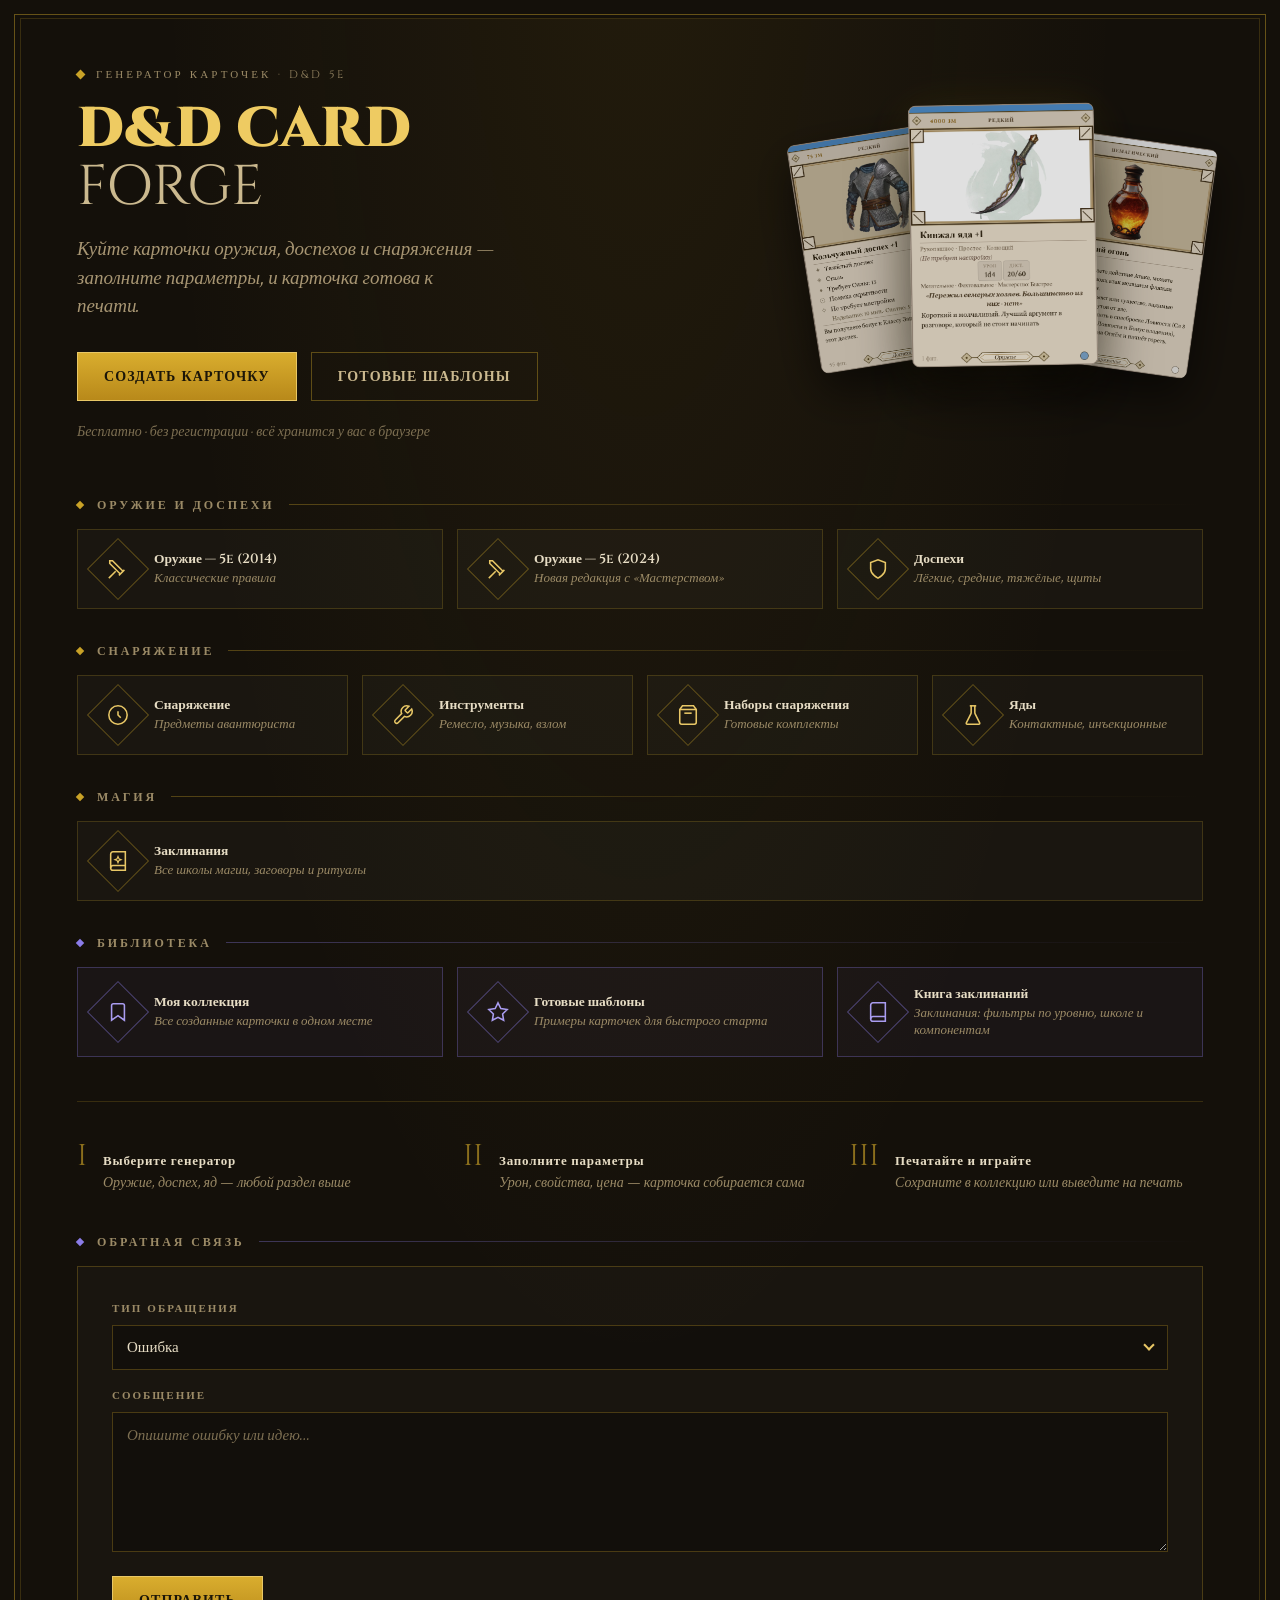
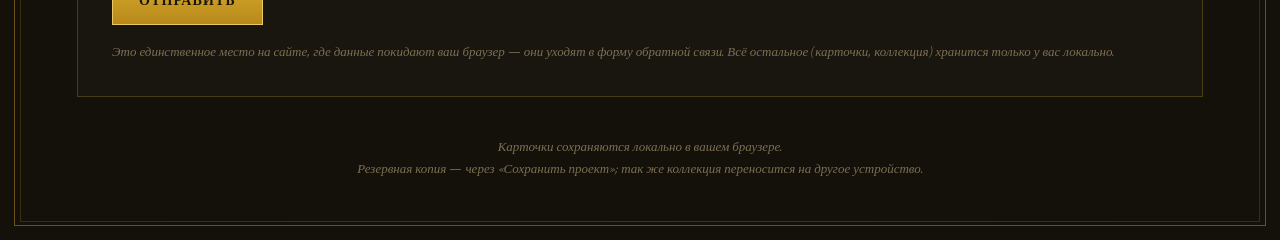
==== index.html @ d2889fc1 "Книга заклинаний + генератор заклинаний, разметка описаний, флаг «Без картинки» - Новые страницы spe" ====
<!DOCTYPE html>
<html lang="ru">
<head>
<meta charset="UTF-8"/>
<meta name="viewport" content="width=device-width,initial-scale=1.0"/>
<title>D&D Card Forge — генераторы карточек</title>
<meta name="description" content="Бесплатный генератор карточек предметов для D&D 5e: оружие, доспехи, снаряжение, яды. Заполните параметры — карточка готова к печати. Без регистрации."/>
<meta name="theme-color" content="#111009"/>
<link rel="icon" type="image/svg+xml" href="favicon.svg"/>
<link rel="icon" type="image/png" sizes="32x32" href="favicon-32.png"/>
<link rel="apple-touch-icon" href="apple-touch-icon.png"/>
<meta property="og:type" content="website"/>
<meta property="og:url" content="https://iuchar.github.io/dnd-card-forge/"/>
<meta property="og:title" content="D&D Card Forge — генераторы карточек"/>
<meta property="og:description" content="Бесплатный генератор карточек предметов для D&D 5e: оружие, доспехи, снаряжение, яды. Заполните параметры — карточка готова к печати. Без регистрации."/>
<meta property="og:image" content="https://iuchar.github.io/dnd-card-forge/og-image.jpg"/>
<meta property="og:image:width" content="1200"/>
<meta property="og:image:height" content="630"/>
<link href="https://fonts.googleapis.com/css2?family=Cinzel:wght@400;600;700;900&family=Crimson+Text:ital,wght@0,400;0,600;1,400;1,600&display=swap" rel="stylesheet"/>
<style>
*,*::before,*::after{box-sizing:border-box;margin:0;padding:0;}
:root{
  --bg:#14100a;
  --gold:#c9a227;--gold-l:#e8c766;--gold-xl:#eecb62;
  --text:#e6dcc4;--text2:#a89673;--text3:#9b8a66;--text4:#7d6f52;
  --accent:#8b7ce8;--accent-l:#a99cf0;
}
body{background:var(--bg);color:var(--text);font-family:'Crimson Text',Georgia,serif;min-height:100vh;padding:14px;}
a{color:inherit;}

.frame-outer{border:1px solid rgba(201,162,39,.45);padding:3px;min-height:calc(100vh - 28px);}
.frame-inner{border:1px solid rgba(201,162,39,.2);min-height:calc(100vh - 36px);max-width:1240px;margin:0 auto;
  padding:clamp(24px,4vw,48px) clamp(18px,4.5vw,56px) 40px;
  background:radial-gradient(ellipse at 50% -10%,rgba(201,162,39,.08),transparent 55%);}

/* ---- hero ---- */
.hero{display:flex;flex-wrap:wrap;gap:44px 56px;align-items:center;margin-bottom:clamp(36px,5vw,56px);}
.hero-text{flex:1 1 400px;min-width:0;}
.kicker{display:flex;align-items:center;gap:12px;margin-bottom:18px;}
.diamond{width:7px;height:7px;background:var(--gold);transform:rotate(45deg);flex-shrink:0;}
.kicker-lbl{font-family:Cinzel,serif;font-size:11px;letter-spacing:.28em;color:var(--text3);}
h1{font-family:Cinzel,serif;font-weight:900;font-size:clamp(36px,4.7vw,56px);line-height:1.04;color:var(--gold-xl);}
h1 span{font-weight:400;color:#cbb98f;}
.tagline{margin-top:20px;font-style:italic;font-size:19px;line-height:1.5;color:var(--text2);max-width:420px;}
.cta-row{display:flex;flex-wrap:wrap;gap:14px;margin-top:30px;}
.btn{display:inline-flex;align-items:center;gap:10px;font-family:Cinzel,serif;font-size:14px;letter-spacing:.08em;
  padding:14px 26px;text-decoration:none;transition:all .15s;}
.btn-gold{background:linear-gradient(180deg,#d9ad2e,#b8891a);color:#1c1608;font-weight:700;border:1px solid var(--gold-l);}
.btn-gold:hover{filter:brightness(1.12);}
.btn-ghost{color:#cbb98f;font-weight:600;border:1px solid rgba(201,162,39,.4);}
.btn-ghost:hover{border-color:rgba(232,199,102,.8);color:var(--gold-l);}
.hero-note{margin-top:22px;font-size:14px;color:var(--text4);font-style:italic;}

/* ---- card fan ---- */
.fan{position:relative;width:400px;max-width:100%;height:300px;flex:0 1 auto;margin:0 auto;}
.fan img{position:absolute;border-radius:8px;
  transition:left .9s cubic-bezier(.45,0,.2,1),top .9s cubic-bezier(.45,0,.2,1),
  width .9s cubic-bezier(.45,0,.2,1),transform .9s cubic-bezier(.45,0,.2,1),filter .9s,box-shadow .9s;}
.fan img.slot-left{left:0;top:28px;width:164px;transform:rotate(-9deg);z-index:1;
  filter:brightness(.82) saturate(.92);box-shadow:0 20px 44px rgba(0,0,0,.55);}
.fan img.slot-center{left:107px;top:0;width:186px;transform:rotate(-1deg);z-index:2;
  filter:brightness(.88) saturate(.95);box-shadow:0 26px 56px rgba(0,0,0,.65),0 0 46px rgba(201,162,39,.14);}
.fan img.slot-right{left:236px;top:34px;width:164px;transform:rotate(8deg);z-index:1;
  filter:brightness(.82) saturate(.92);box-shadow:0 20px 44px rgba(0,0,0,.55);}
/* узкие экраны: веер сжимается внутрь контейнера (карты позиционированы от краёв) */
@media (max-width:460px){
  .fan{height:232px;}
  .fan img.slot-left{left:0;top:22px;width:118px;}
  .fan img.slot-center{left:50%;margin-left:-66px;width:132px;top:0;}
  .fan img.slot-right{left:auto;right:0;top:26px;width:118px;}
}

/* ---- sections ---- */
.sect{margin-bottom:34px;}
.sect-lbl{display:flex;align-items:center;gap:14px;margin:0 0 16px;}
.sect-lbl .diamond{width:6px;height:6px;}
.sect-lbl .diamond.violet{background:var(--accent);}
.sect-name{font-family:Cinzel,serif;font-size:12px;font-weight:600;letter-spacing:.24em;color:var(--text3);}
.sect-rule{flex:1;height:1px;background:linear-gradient(90deg,rgba(201,162,39,.35),transparent);}
.sect-rule.violet{background:linear-gradient(90deg,rgba(139,124,232,.35),transparent);}
.grid{display:grid;grid-template-columns:repeat(auto-fit,minmax(250px,1fr));gap:14px;}
.grid.wide{grid-template-columns:repeat(auto-fit,minmax(280px,1fr));}

.tile{display:flex;align-items:center;gap:14px;padding:17px 18px;background:rgba(255,255,255,.025);
  border:1px solid rgba(201,162,39,.22);text-decoration:none;color:inherit;transition:all .15s;}
.tile:hover{background:rgba(201,162,39,.07);border-color:rgba(201,162,39,.55);}
.tile .ic{width:44px;height:44px;flex-shrink:0;display:flex;align-items:center;justify-content:center;
  border:1px solid rgba(201,162,39,.4);color:var(--gold-l);transform:rotate(45deg);}
.tile .ic svg{width:22px;height:22px;transform:rotate(-45deg);}
.tile-name{font-family:Cinzel,serif;font-size:13.5px;font-weight:600;color:var(--text);}
.tile-desc{font-size:13px;font-style:italic;color:var(--text3);margin-top:2px;}
.tile.alt{background:rgba(139,124,232,.05);border-color:rgba(139,124,232,.3);}
.tile.alt:hover{background:rgba(139,124,232,.1);border-color:rgba(139,124,232,.6);}
.tile.alt .ic{border-color:rgba(139,124,232,.45);color:var(--accent-l);}

/* ---- how it works ---- */
.steps{border-top:1px solid rgba(201,162,39,.2);padding-top:34px;margin-bottom:40px;
  display:grid;grid-template-columns:repeat(auto-fit,minmax(260px,1fr));gap:28px 32px;}
.step{display:flex;gap:16px;align-items:baseline;}
.step-num{font-family:Cinzel,serif;font-size:30px;color:rgba(201,162,39,.65);}
.step-name{font-family:Cinzel,serif;font-size:13px;font-weight:600;letter-spacing:.06em;color:var(--text);}
.step-desc{font-size:14px;font-style:italic;color:var(--text3);margin-top:4px;line-height:1.4;}

.foot{text-align:center;font-size:13px;font-style:italic;color:var(--text4);line-height:1.7;}

/* ---- feedback ---- */
.fb{border:1px solid rgba(201,162,39,.28);background:rgba(255,255,255,.02);padding:clamp(20px,3.5vw,34px);}
.fb-row{margin-bottom:18px;}
.fb-lbl{display:block;font-family:Cinzel,serif;font-size:11px;font-weight:600;letter-spacing:.18em;text-transform:uppercase;color:var(--text3);margin-bottom:9px;}
.fb-field{width:100%;background:rgba(0,0,0,.28);border:1px solid rgba(201,162,39,.3);color:var(--text);font-family:'Crimson Text',Georgia,serif;font-size:15px;padding:12px 14px;outline:none;transition:border-color .15s;}
.fb-field:focus{border-color:var(--gold-l);}
.fb-field::placeholder{color:var(--text4);font-style:italic;}
textarea.fb-field{min-height:140px;resize:vertical;line-height:1.5;}
.fb-cs{position:relative;}
.fb-cs-btn{width:100%;display:flex;align-items:center;justify-content:space-between;gap:10px;background:rgba(0,0,0,.28);border:1px solid rgba(201,162,39,.3);color:var(--text);font-family:'Crimson Text',Georgia,serif;font-size:15px;padding:12px 14px;cursor:pointer;text-align:left;transition:border-color .15s;}
.fb-cs-btn:hover,.fb-cs-btn.open{border-color:var(--gold-l);}
.fb-cs-chev{width:8px;height:8px;border-right:2px solid var(--gold-l);border-bottom:2px solid var(--gold-l);transform:translateY(-2px) rotate(45deg);transition:transform .15s;flex-shrink:0;}
.fb-cs-btn.open .fb-cs-chev{transform:translateY(2px) rotate(-135deg);}
.fb-cs-panel{position:absolute;left:0;right:0;top:calc(100% + 4px);z-index:30;background:#1c1610;border:1px solid rgba(201,162,39,.4);box-shadow:0 14px 32px rgba(0,0,0,.55);display:none;}
.fb-cs-panel.open{display:block;}
.fb-cs-opt{padding:11px 14px;font-family:'Crimson Text',Georgia,serif;font-size:15px;color:var(--text2);cursor:pointer;outline:none;transition:background .12s,color .12s;}
.fb-cs-opt:hover,.fb-cs-opt:focus{background:rgba(201,162,39,.12);color:var(--gold-l);}
.fb-cs-opt.on{color:var(--gold-l);}
.fb-other{margin-top:10px;display:none;}
.fb-other.show{display:block;}
.fb-hp{position:absolute!important;width:1px;height:1px;padding:0;margin:-1px;overflow:hidden;clip:rect(0,0,0,0);border:0;opacity:0;}
.fb-actions{display:flex;align-items:center;gap:18px;flex-wrap:wrap;margin-top:6px;}
button.btn{cursor:pointer;}
.fb-err{color:#d98c8c;font-size:13px;font-style:italic;display:none;}
.fb-note{margin-top:18px;font-size:13px;font-style:italic;color:var(--text4);line-height:1.5;}
.fb-thanks{text-align:center;padding:34px 16px;}
.fb-thanks-i{font-size:30px;color:var(--gold-l);line-height:1;}
.fb-thanks-t{font-family:Cinzel,serif;font-size:22px;color:var(--gold-xl);margin-top:12px;}
.fb-thanks-s{font-style:italic;font-size:15px;color:var(--text2);margin-top:8px;}
.fb-thanks-timer{margin-top:16px;font-family:Cinzel,serif;font-size:11px;letter-spacing:.1em;color:var(--text4);}
.fb-thanks-timer b{color:var(--gold-l);font-weight:600;}

@media (prefers-reduced-motion:reduce){
  *,*::before,*::after{animation-duration:.01ms!important;animation-iteration-count:1!important;transition-duration:.01ms!important;scroll-behavior:auto!important;}
}
</style>
</head>
<body>
<div class="frame-outer"><div class="frame-inner">

  <!-- hero -->
  <div class="hero">
    <div class="hero-text">
      <div class="kicker"><div class="diamond"></div><div class="kicker-lbl">ГЕНЕРАТОР КАРТОЧЕК · D&amp;D 5E</div></div>
      <h1>D&amp;D CARD<br/><span>FORGE</span></h1>
      <p class="tagline">Куйте карточки оружия, доспехов и снаряжения — заполните параметры, и карточка готова к печати.</p>
      <div class="cta-row">
        <a class="btn btn-gold" href="weapon-2024.html">СОЗДАТЬ КАРТОЧКУ</a>
        <a class="btn btn-ghost" href="templates.html">ГОТОВЫЕ ШАБЛОНЫ</a>
      </div>
      <div class="hero-note">Бесплатно · без регистрации · всё хранится у вас в браузере</div>
    </div>
    <div class="fan" id="cardFan">
      <img class="slot-left"   src="cards/card-armor.png"  alt="Карточка: Кольчужный доспех +1"/>
      <img class="slot-center" src="cards/card-dagger.png" alt="Карточка: Кинжал яда +1"/>
      <img class="slot-right"  src="cards/card-fire.png"   alt="Карточка: Алхимический огонь"/>
    </div>
  </div>

  <!-- weapons & armor -->
  <div class="sect">
    <div class="sect-lbl"><div class="diamond"></div><div class="sect-name">ОРУЖИЕ И ДОСПЕХИ</div><div class="sect-rule"></div></div>
    <div class="grid">
      <a class="tile" href="weapon-2014.html">
        <div class="ic"><svg viewBox="0 0 24 24" fill="none" stroke="currentColor" stroke-width="1.7"><path d="M14.5 17.5L3 6V3h3l11.5 11.5"/><path d="M13 19l6-6"/><path d="M2 22l7.5-7.5"/></svg></div>
        <div><div class="tile-name">Оружие — 5e (2014)</div><div class="tile-desc">Классические правила</div></div>
      </a>
      <a class="tile" href="weapon-2024.html">
        <div class="ic"><svg viewBox="0 0 24 24" fill="none" stroke="currentColor" stroke-width="1.7"><path d="M14.5 17.5L3 6V3h3l11.5 11.5"/><path d="M13 19l6-6"/><path d="M2 22l7.5-7.5"/></svg></div>
        <div><div class="tile-name">Оружие — 5e (2024)</div><div class="tile-desc">Новая редакция с «Мастерством»</div></div>
      </a>
      <a class="tile" href="armor.html">
        <div class="ic"><svg viewBox="0 0 24 24" fill="none" stroke="currentColor" stroke-width="1.7"><path d="M12 22s8-4 8-10V5l-8-3-8 3v7c0 6 8 10 8 10z"/></svg></div>
        <div><div class="tile-name">Доспехи</div><div class="tile-desc">Лёгкие, средние, тяжёлые, щиты</div></div>
      </a>
    </div>
  </div>

  <!-- equipment -->
  <div class="sect">
    <div class="sect-lbl"><div class="diamond"></div><div class="sect-name">СНАРЯЖЕНИЕ</div><div class="sect-rule"></div></div>
    <div class="grid">
      <a class="tile" href="equipment.html">
        <div class="ic"><svg viewBox="0 0 24 24" fill="none" stroke="currentColor" stroke-width="1.7"><circle cx="12" cy="12" r="10"/><path d="M12 8v4l3 3"/></svg></div>
        <div><div class="tile-name">Снаряжение</div><div class="tile-desc">Предметы авантюриста</div></div>
      </a>
      <a class="tile" href="tools.html">
        <div class="ic"><svg viewBox="0 0 24 24" fill="none" stroke="currentColor" stroke-width="1.7"><path d="M14.7 6.3a1 1 0 0 0 0 1.4l1.6 1.6a1 1 0 0 0 1.4 0l3.77-3.77a6 6 0 0 1-7.94 7.94l-6.91 6.91a2.12 2.12 0 0 1-3-3l6.91-6.91a6 6 0 0 1 7.94-7.94l-3.76 3.76z"/></svg></div>
        <div><div class="tile-name">Инструменты</div><div class="tile-desc">Ремесло, музыка, взлом</div></div>
      </a>
      <a class="tile" href="kits.html">
        <div class="ic"><svg viewBox="0 0 24 24" fill="none" stroke="currentColor" stroke-width="1.7"><path d="M6 2L3 6v14a2 2 0 0 0 2 2h14a2 2 0 0 0 2-2V6l-3-4z"/><line x1="3" y1="6" x2="21" y2="6"/><line x1="16" y1="10" x2="8" y2="10"/></svg></div>
        <div><div class="tile-name">Наборы снаряжения</div><div class="tile-desc">Готовые комплекты</div></div>
      </a>
      <a class="tile" href="poisons.html">
        <div class="ic"><svg viewBox="0 0 24 24" fill="none" stroke="currentColor" stroke-width="1.7"><path d="M10 2v7.527a2 2 0 0 1-.211.896L4.72 20.55a1 1 0 0 0 .9 1.45h12.76a1 1 0 0 0 .9-1.45l-5.069-10.127A2 2 0 0 1 14 9.527V2"/><line x1="8.5" y1="2" x2="15.5" y2="2"/></svg></div>
        <div><div class="tile-name">Яды</div><div class="tile-desc">Контактные, инъекционные</div></div>
      </a>
    </div>
  </div>

  <!-- library -->
  <!-- magic -->
  <div class="sect">
    <div class="sect-lbl"><div class="diamond"></div><div class="sect-name">МАГИЯ</div><div class="sect-rule"></div></div>
    <div class="grid">
      <a class="tile" href="spells.html">
        <div class="ic"><svg viewBox="0 0 24 24" fill="none" stroke="currentColor" stroke-width="1.7"><path d="M4 19.5A2.5 2.5 0 0 1 6.5 17H20"/><path d="M6.5 2H20v20H6.5A2.5 2.5 0 0 1 4 19.5v-15A2.5 2.5 0 0 1 6.5 2z"/><path d="M12 7l1 2.5L15.5 10.5 13 11.5 12 14l-1-2.5L8.5 10.5 11 9.5z" stroke-width="1.2"/></svg></div>
        <div><div class="tile-name">Заклинания</div><div class="tile-desc">Все школы магии, заговоры и ритуалы</div></div>
      </a>
    </div>
  </div>

  <div class="sect" style="margin-bottom:44px;">
    <div class="sect-lbl"><div class="diamond violet"></div><div class="sect-name">БИБЛИОТЕКА</div><div class="sect-rule violet"></div></div>
    <div class="grid wide">
      <a class="tile alt" href="collection.html">
        <div class="ic"><svg viewBox="0 0 24 24" fill="none" stroke="currentColor" stroke-width="1.7"><path d="M19 21l-7-5-7 5V5a2 2 0 0 1 2-2h10a2 2 0 0 1 2 2z"/></svg></div>
        <div><div class="tile-name">Моя коллекция</div><div class="tile-desc">Все созданные карточки в одном месте</div></div>
      </a>
      <a class="tile alt" href="templates.html">
        <div class="ic"><svg viewBox="0 0 24 24" fill="none" stroke="currentColor" stroke-width="1.7"><polygon points="12 2 15.09 8.26 22 9.27 17 14.14 18.18 21.02 12 17.77 5.82 21.02 7 14.14 2 9.27 8.91 8.26 12 2"/></svg></div>
        <div><div class="tile-name">Готовые шаблоны</div><div class="tile-desc">Примеры карточек для быстрого старта</div></div>
      </a>
      <a class="tile alt" href="spellbook.html">
        <div class="ic"><svg viewBox="0 0 24 24" fill="none" stroke="currentColor" stroke-width="1.7"><path d="M4 19.5A2.5 2.5 0 0 1 6.5 17H20"/><path d="M6.5 2H20v20H6.5A2.5 2.5 0 0 1 4 19.5v-15A2.5 2.5 0 0 1 6.5 2z"/></svg></div>
        <div><div class="tile-name">Книга заклинаний</div><div class="tile-desc">Заклинания: фильтры по уровню, школе и компонентам</div></div>
      </a>
    </div>
  </div>

  <!-- how it works -->
  <div class="steps">
    <div class="step"><div class="step-num">I</div><div><div class="step-name">Выберите генератор</div><div class="step-desc">Оружие, доспех, яд — любой раздел выше</div></div></div>
    <div class="step"><div class="step-num">II</div><div><div class="step-name">Заполните параметры</div><div class="step-desc">Урон, свойства, цена — карточка собирается сама</div></div></div>
    <div class="step"><div class="step-num">III</div><div><div class="step-name">Печатайте и играйте</div><div class="step-desc">Сохраните в коллекцию или выведите на печать</div></div></div>
  </div>

  <!-- feedback -->
  <div class="sect" id="feedback" style="margin-bottom:40px;">
    <div class="sect-lbl"><div class="diamond violet"></div><div class="sect-name">ОБРАТНАЯ СВЯЗЬ</div><div class="sect-rule violet"></div></div>
    <div class="fb">
      <iframe name="fb-target" id="fb-target" style="display:none" title="Отправка формы"></iframe>
      <form id="fb-form" action="https://docs.google.com/forms/d/e/1FAIpQLSeGg21Ed5wm-CiQkdRIGK_ZjVesQP3U2_CXyL6CTlXhVoMiyA/formResponse" method="POST" target="fb-target">
        <div class="fb-row">
          <label class="fb-lbl" id="fb-type-lbl">Тип обращения</label>
          <div class="fb-cs" id="fb-cs">
            <button type="button" class="fb-cs-btn" id="fb-cs-btn" aria-haspopup="listbox" aria-expanded="false">
              <span id="fb-cs-lbl">Ошибка</span><span class="fb-cs-chev"></span>
            </button>
            <div class="fb-cs-panel" id="fb-cs-panel" role="listbox" aria-labelledby="fb-type-lbl">
              <div class="fb-cs-opt on" role="option" tabindex="0" data-v="Ошибка">Ошибка</div>
              <div class="fb-cs-opt" role="option" tabindex="0" data-v="Идея">Идея</div>
              <div class="fb-cs-opt" role="option" tabindex="0" data-v="__other_option__">Другое — своя тема</div>
            </div>
          </div>
          <input type="hidden" name="entry.1049923821" id="fb-type-val" value="Ошибка"/>
          <input class="fb-field fb-other" type="text" id="fb-other" name="entry.1049923821.other_option_response" placeholder="Ваша тема сообщения…" maxlength="100" disabled/>
        </div>
        <div class="fb-row">
          <label class="fb-lbl" for="fb-msg">Сообщение</label>
          <textarea class="fb-field" id="fb-msg" name="entry.227853107" required maxlength="3000" placeholder="Опишите ошибку или идею…"></textarea>
        </div>
        <input class="fb-hp" type="text" name="_gotcha" tabindex="-1" autocomplete="off" aria-hidden="true"/>
        <div class="fb-actions">
          <button class="btn btn-gold" type="submit">ОТПРАВИТЬ</button>
          <span class="fb-err" id="fb-err">Напишите сообщение перед отправкой.</span>
        </div>
        <div class="fb-note">Это единственное место на сайте, где данные покидают ваш браузер — они уходят в форму обратной связи. Всё остальное (карточки, коллекция) хранится только у вас локально.</div>
      </form>
      <div class="fb-thanks" id="fb-thanks" style="display:none">
        <div class="fb-thanks-i">✦</div>
        <div class="fb-thanks-t">Спасибо!</div>
        <div class="fb-thanks-s">Сообщение отправлено — мы учтём его в развитии проекта.</div>
        <div class="fb-thanks-timer">Возврат к форме через <b id="fb-count">10</b> с…</div>
      </div>
    </div>
  </div>

  <div class="foot">
    Карточки сохраняются локально в вашем браузере.<br/>
    Резервная копия — через «Сохранить проект»; так же коллекция переносится на другое устройство.
  </div>

</div></div>

<script>
/* Ротация карточек в hero: поставьте true, чтобы включить */
var ROTATE_CARDS = false;
var ROTATE_INTERVAL_MS = 3200;

(function () {
  if (!ROTATE_CARDS) return;
  if (window.matchMedia('(prefers-reduced-motion: reduce)').matches) return;
  var slots = ['slot-left', 'slot-center', 'slot-right'];
  var imgs = document.querySelectorAll('#cardFan img');
  var offset = 0;
  setInterval(function () {
    offset = (offset + 1) % 3;
    imgs.forEach(function (img, i) {
      img.className = slots[(i + offset) % 3];
    });
  }, ROTATE_INTERVAL_MS);
})();

/* Форма обратной связи → Google Forms (POST в скрытый iframe, без перезагрузки) */
(function(){
  var form=document.getElementById('fb-form');
  if(!form)return;
  var frame=document.getElementById('fb-target'),thanks=document.getElementById('fb-thanks'),
      msg=document.getElementById('fb-msg'),err=document.getElementById('fb-err'),cnt=document.getElementById('fb-count'),
      csBtn=document.getElementById('fb-cs-btn'),csPanel=document.getElementById('fb-cs-panel'),csLbl=document.getElementById('fb-cs-lbl'),
      typeVal=document.getElementById('fb-type-val'),other=document.getElementById('fb-other'),
      opts=csPanel.querySelectorAll('.fb-cs-opt'),timer=null,sent=false;

  /* --- кастомный список в стиле сайта --- */
  function csOpen(o){csPanel.classList.toggle('open',o);csBtn.classList.toggle('open',o);csBtn.setAttribute('aria-expanded',o?'true':'false');}
  function selectType(v,label){
    typeVal.value=v;
    csLbl.textContent=(v==='__other_option__')?'Другое':label;
    [].forEach.call(opts,function(op){op.classList.toggle('on',op.getAttribute('data-v')===v);});
    var isOther=(v==='__other_option__');
    other.classList.toggle('show',isOther);
    other.disabled=!isOther;
    if(isOther){setTimeout(function(){other.focus();},30);}else{other.value='';}
  }
  csBtn.addEventListener('click',function(e){e.stopPropagation();csOpen(!csPanel.classList.contains('open'));});
  csPanel.addEventListener('click',function(e){e.stopPropagation();});
  [].forEach.call(opts,function(op){
    function pick(){selectType(op.getAttribute('data-v'),op.textContent);csOpen(false);csBtn.focus();}
    op.addEventListener('click',function(e){e.stopPropagation();pick();});
    op.addEventListener('keydown',function(e){if(e.key==='Enter'||e.key===' '){e.preventDefault();pick();}});
  });
  document.addEventListener('click',function(){csOpen(false);});
  document.addEventListener('keydown',function(e){if(e.key==='Escape'&&csPanel.classList.contains('open')){csOpen(false);csBtn.focus();}});

  /* --- отправка / «спасибо» / авто-возврат --- */
  function showErr(t){err.textContent=t;err.style.display='inline';}
  function backToForm(){
    if(timer){clearInterval(timer);timer=null;}
    thanks.style.display='none';
    form.style.display='';
    form.reset();
    selectType('Ошибка','Ошибка');
    err.style.display='none';
    sent=false;
  }
  form.addEventListener('submit',function(e){
    var hp=form.querySelector('.fb-hp');
    if(hp&&hp.value){e.preventDefault();return;}          /* honeypot */
    if(!msg.value.trim()){e.preventDefault();showErr('Напишите сообщение перед отправкой.');msg.focus();return;}
    if(typeVal.value==='__other_option__'&&!other.value.trim()){e.preventDefault();showErr('Укажите свою тему для варианта «Другое».');other.focus();return;}
    err.style.display='none';
    sent=true;                                            /* дальше форма уходит в скрытый iframe */
  });
  frame.addEventListener('load',function(){
    if(!sent)return;                                      /* первая (пустая) загрузка iframe — игнор */
    form.style.display='none';
    thanks.style.display='';
    var n=10;cnt.textContent=n;
    if(timer)clearInterval(timer);
    timer=setInterval(function(){n--;if(n<=0){backToForm();return;}cnt.textContent=n;},1000);
  });
})();
</script>
</body>
</html>
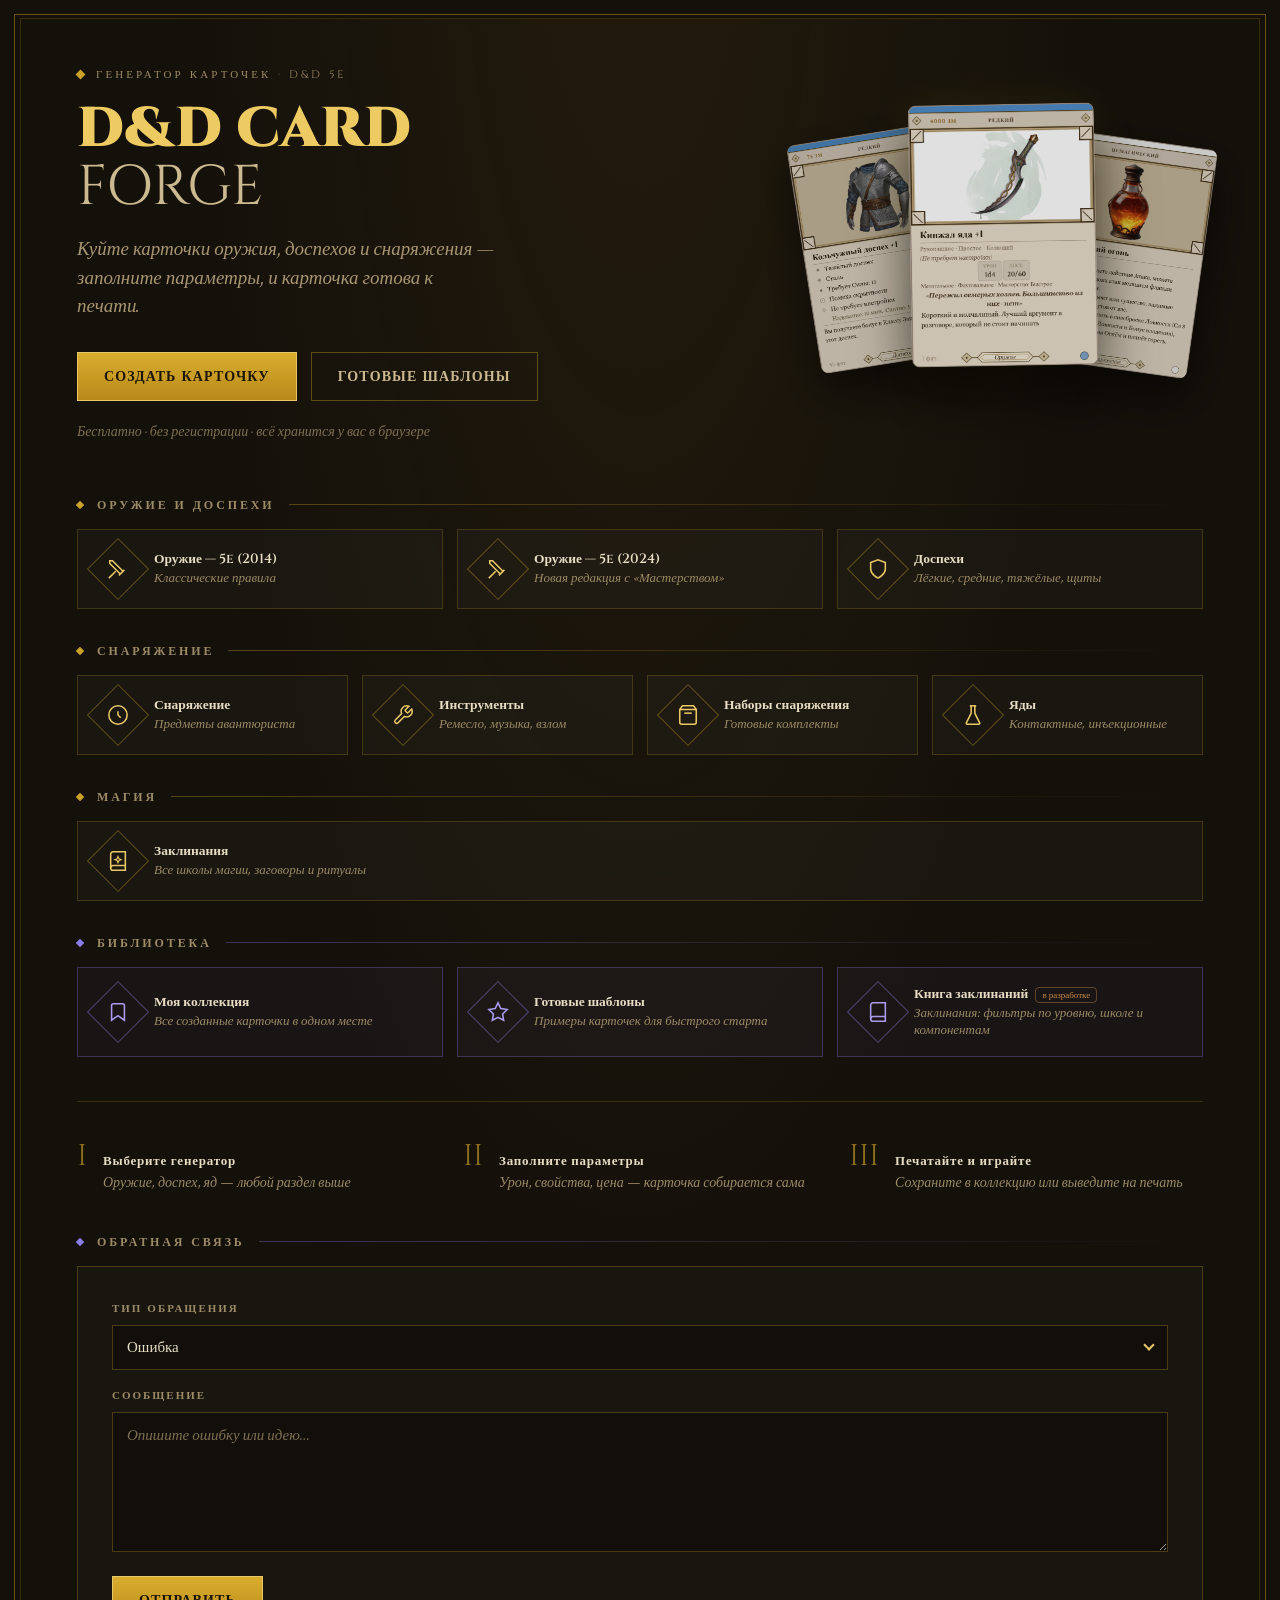
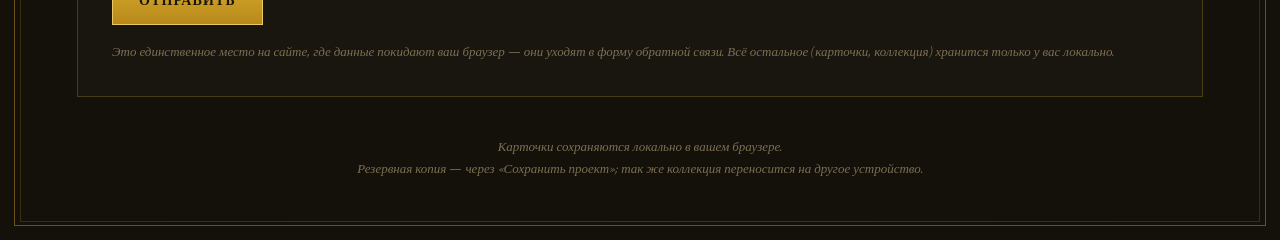
==== commit 7bcd8797: "Наборы: описание по общему шаблону, состав в колонки; метка «в разработке» на книге заклинаний - kit" ====
--- a/index.html
+++ b/index.html
@@ -88,6 +88,7 @@
   border:1px solid rgba(201,162,39,.4);color:var(--gold-l);transform:rotate(45deg);}
 .tile .ic svg{width:22px;height:22px;transform:rotate(-45deg);}
 .tile-name{font-family:Cinzel,serif;font-size:13.5px;font-weight:600;color:var(--text);}
+.tile-badge{font-family:'Crimson Text',Georgia,serif;font-size:9px;font-weight:400;color:#c88a4a;border:0.5px solid rgba(200,138,74,.4);border-radius:4px;padding:1px 6px;margin-left:7px;white-space:nowrap;vertical-align:middle;text-transform:lowercase;}
 .tile-desc{font-size:13px;font-style:italic;color:var(--text3);margin-top:2px;}
 .tile.alt{background:rgba(139,124,232,.05);border-color:rgba(139,124,232,.3);}
 .tile.alt:hover{background:rgba(139,124,232,.1);border-color:rgba(139,124,232,.6);}
@@ -229,7 +230,7 @@
       </a>
       <a class="tile alt" href="spellbook.html">
         <div class="ic"><svg viewBox="0 0 24 24" fill="none" stroke="currentColor" stroke-width="1.7"><path d="M4 19.5A2.5 2.5 0 0 1 6.5 17H20"/><path d="M6.5 2H20v20H6.5A2.5 2.5 0 0 1 4 19.5v-15A2.5 2.5 0 0 1 6.5 2z"/></svg></div>
-        <div><div class="tile-name">Книга заклинаний</div><div class="tile-desc">Заклинания: фильтры по уровню, школе и компонентам</div></div>
+        <div><div class="tile-name">Книга заклинаний<span class="tile-badge">в разработке</span></div><div class="tile-desc">Заклинания: фильтры по уровню, школе и компонентам</div></div>
       </a>
     </div>
   </div>
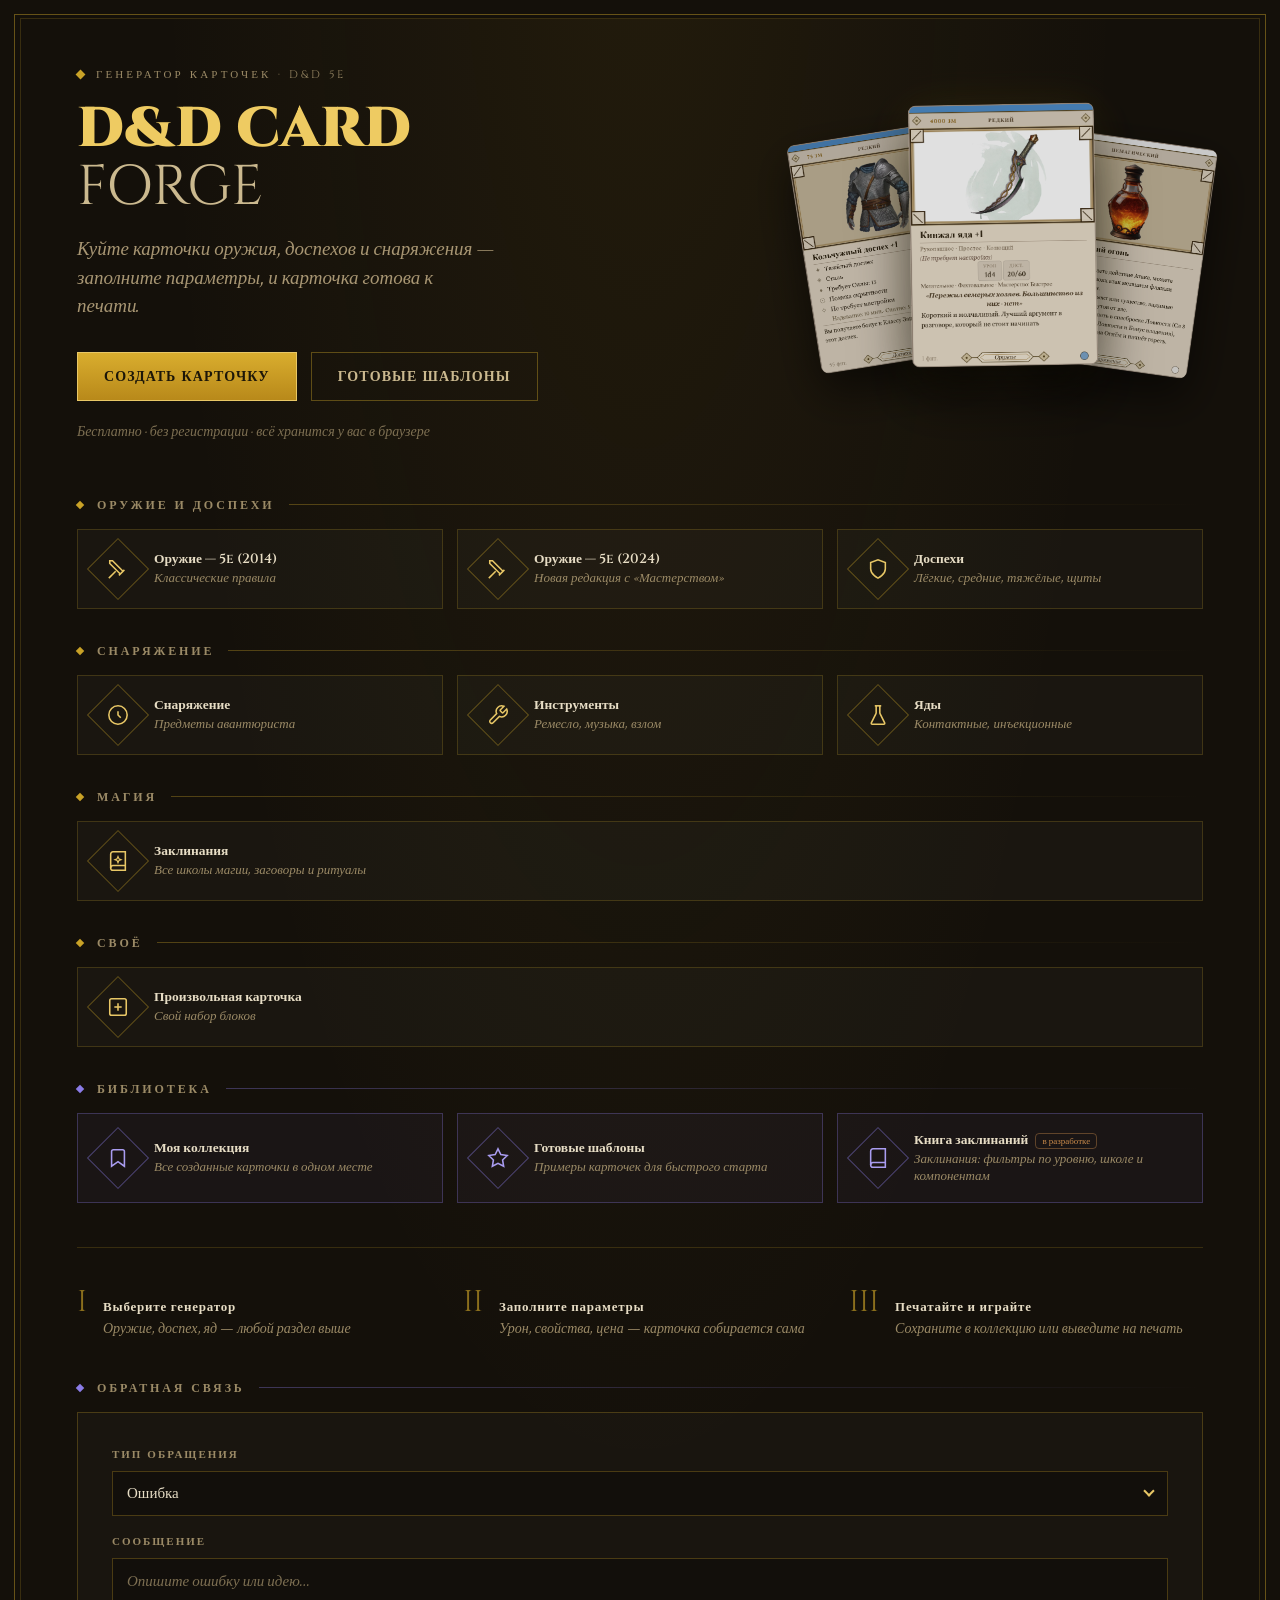
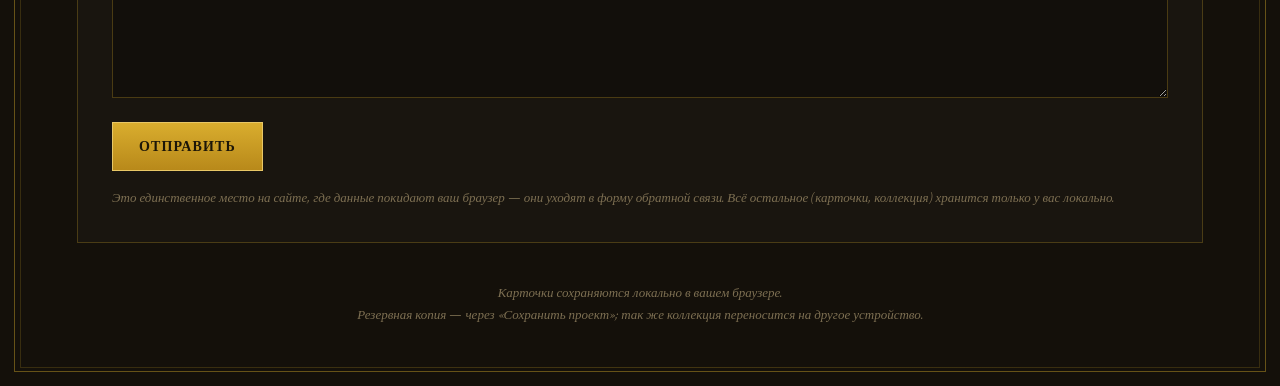
==== commit b5cf6434: "Убрать наборы, снаряжение/инструменты/яды — в разработку Собрано из src: удалён kits.html, бейджи «в" ====
--- a/index.html
+++ b/index.html
@@ -194,10 +194,6 @@
         <div class="ic"><svg viewBox="0 0 24 24" fill="none" stroke="currentColor" stroke-width="1.7"><path d="M14.7 6.3a1 1 0 0 0 0 1.4l1.6 1.6a1 1 0 0 0 1.4 0l3.77-3.77a6 6 0 0 1-7.94 7.94l-6.91 6.91a2.12 2.12 0 0 1-3-3l6.91-6.91a6 6 0 0 1 7.94-7.94l-3.76 3.76z"/></svg></div>
         <div><div class="tile-name">Инструменты</div><div class="tile-desc">Ремесло, музыка, взлом</div></div>
       </a>
-      <a class="tile" href="kits.html">
-        <div class="ic"><svg viewBox="0 0 24 24" fill="none" stroke="currentColor" stroke-width="1.7"><path d="M6 2L3 6v14a2 2 0 0 0 2 2h14a2 2 0 0 0 2-2V6l-3-4z"/><line x1="3" y1="6" x2="21" y2="6"/><line x1="16" y1="10" x2="8" y2="10"/></svg></div>
-        <div><div class="tile-name">Наборы снаряжения</div><div class="tile-desc">Готовые комплекты</div></div>
-      </a>
       <a class="tile" href="poisons.html">
         <div class="ic"><svg viewBox="0 0 24 24" fill="none" stroke="currentColor" stroke-width="1.7"><path d="M10 2v7.527a2 2 0 0 1-.211.896L4.72 20.55a1 1 0 0 0 .9 1.45h12.76a1 1 0 0 0 .9-1.45l-5.069-10.127A2 2 0 0 1 14 9.527V2"/><line x1="8.5" y1="2" x2="15.5" y2="2"/></svg></div>
         <div><div class="tile-name">Яды</div><div class="tile-desc">Контактные, инъекционные</div></div>
@@ -213,6 +209,17 @@
       <a class="tile" href="spells.html">
         <div class="ic"><svg viewBox="0 0 24 24" fill="none" stroke="currentColor" stroke-width="1.7"><path d="M4 19.5A2.5 2.5 0 0 1 6.5 17H20"/><path d="M6.5 2H20v20H6.5A2.5 2.5 0 0 1 4 19.5v-15A2.5 2.5 0 0 1 6.5 2z"/><path d="M12 7l1 2.5L15.5 10.5 13 11.5 12 14l-1-2.5L8.5 10.5 11 9.5z" stroke-width="1.2"/></svg></div>
         <div><div class="tile-name">Заклинания</div><div class="tile-desc">Все школы магии, заговоры и ритуалы</div></div>
+      </a>
+    </div>
+  </div>
+
+  <!-- custom -->
+  <div class="sect">
+    <div class="sect-lbl"><div class="diamond"></div><div class="sect-name">СВОЁ</div><div class="sect-rule"></div></div>
+    <div class="grid">
+      <a class="tile" href="custom.html">
+        <div class="ic"><svg viewBox="0 0 24 24" fill="none" stroke="currentColor" stroke-width="1.7"><rect x="3" y="3" width="18" height="18" rx="2"/><line x1="12" y1="8" x2="12" y2="16"/><line x1="8" y1="12" x2="16" y2="12"/></svg></div>
+        <div><div class="tile-name">Произвольная карточка</div><div class="tile-desc">Свой набор блоков</div></div>
       </a>
     </div>
   </div>
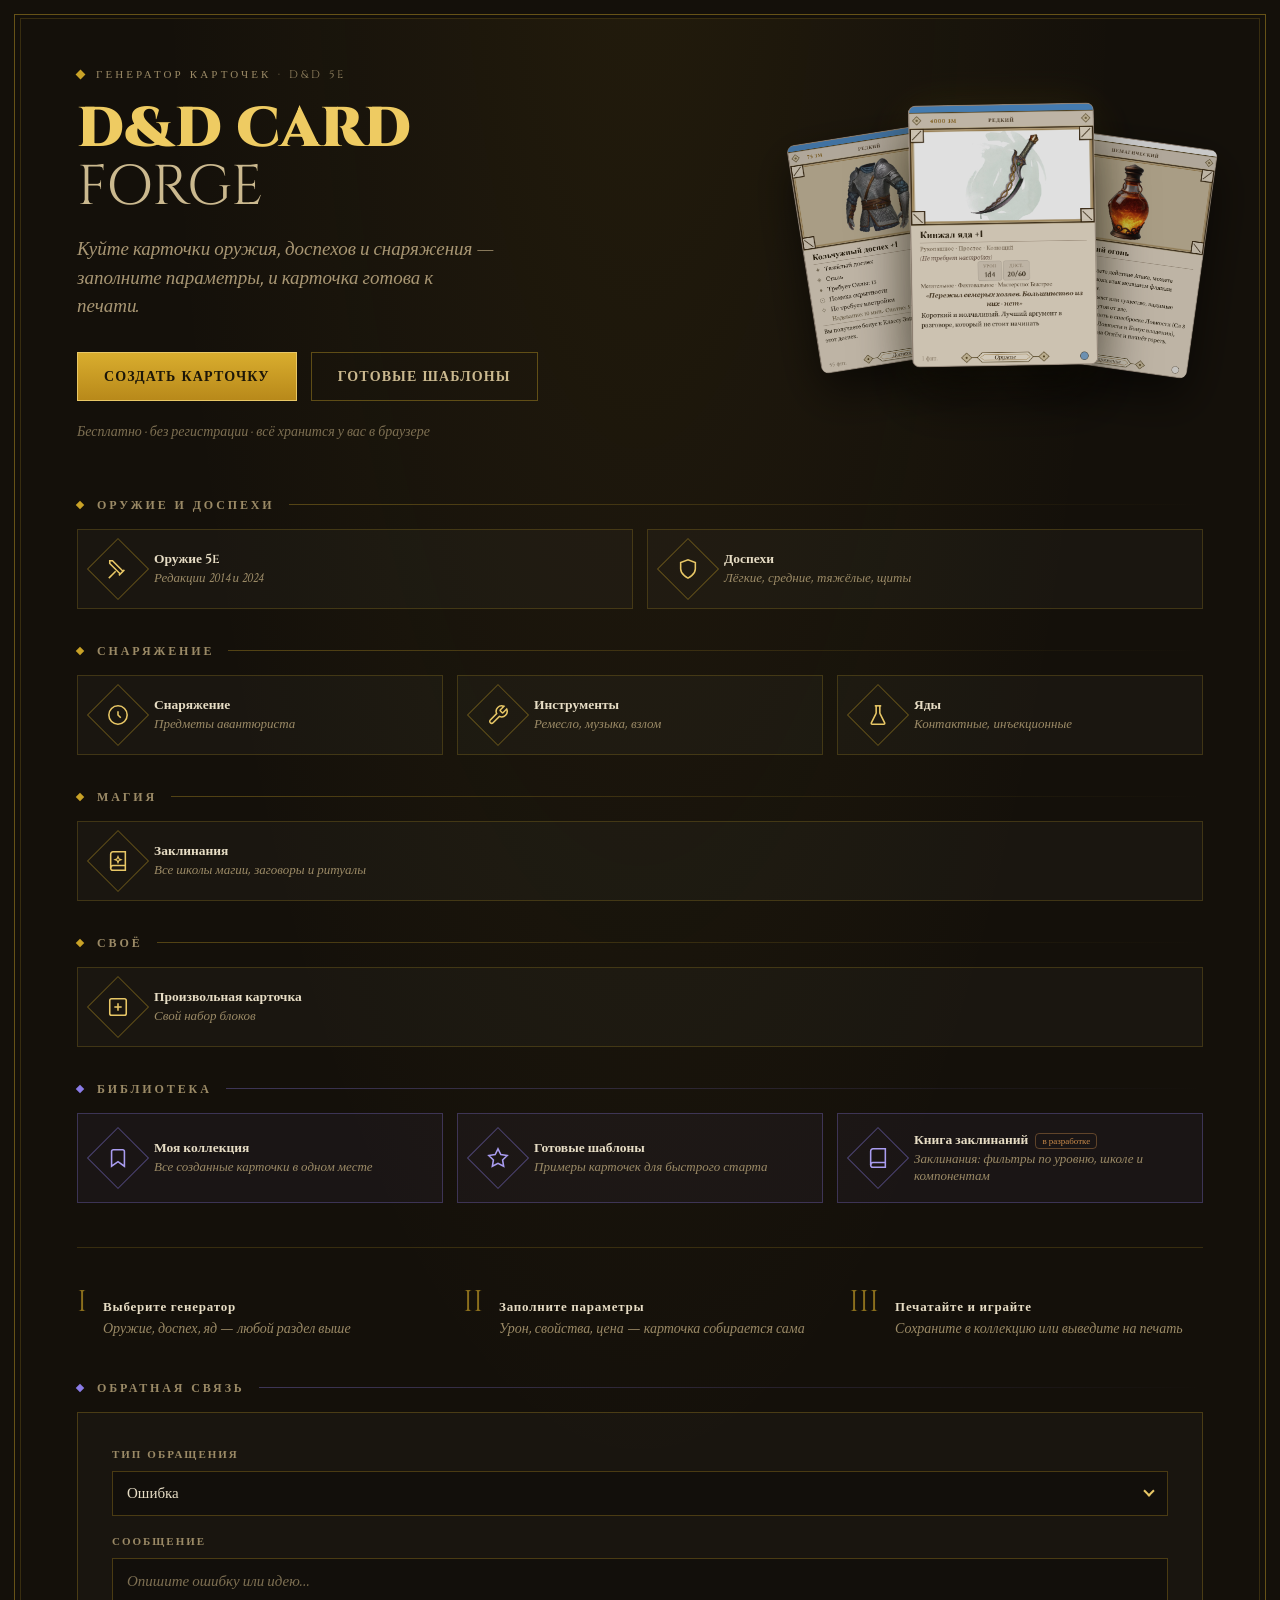
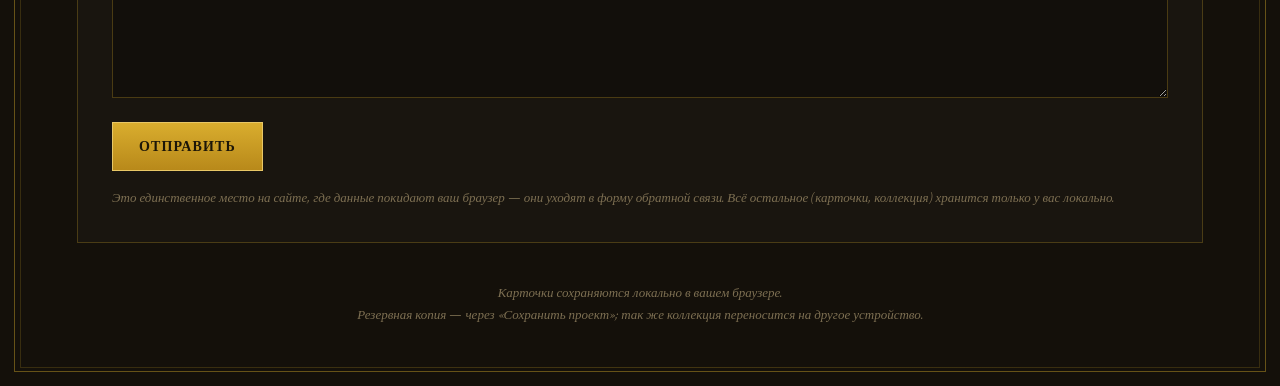
==== commit b0d05507: "Оружие: одна страница с редакциями, миграция, редиректы" ====
--- a/index.html
+++ b/index.html
@@ -151,7 +151,7 @@
       <h1>D&amp;D CARD<br/><span>FORGE</span></h1>
       <p class="tagline">Куйте карточки оружия, доспехов и снаряжения — заполните параметры, и карточка готова к печати.</p>
       <div class="cta-row">
-        <a class="btn btn-gold" href="weapon-2024.html">СОЗДАТЬ КАРТОЧКУ</a>
+        <a class="btn btn-gold" href="weapon.html">СОЗДАТЬ КАРТОЧКУ</a>
         <a class="btn btn-ghost" href="templates.html">ГОТОВЫЕ ШАБЛОНЫ</a>
       </div>
       <div class="hero-note">Бесплатно · без регистрации · всё хранится у вас в браузере</div>
@@ -167,13 +167,9 @@
   <div class="sect">
     <div class="sect-lbl"><div class="diamond"></div><div class="sect-name">ОРУЖИЕ И ДОСПЕХИ</div><div class="sect-rule"></div></div>
     <div class="grid">
-      <a class="tile" href="weapon-2014.html">
+      <a class="tile" href="weapon.html">
         <div class="ic"><svg viewBox="0 0 24 24" fill="none" stroke="currentColor" stroke-width="1.7"><path d="M14.5 17.5L3 6V3h3l11.5 11.5"/><path d="M13 19l6-6"/><path d="M2 22l7.5-7.5"/></svg></div>
-        <div><div class="tile-name">Оружие — 5e (2014)</div><div class="tile-desc">Классические правила</div></div>
-      </a>
-      <a class="tile" href="weapon-2024.html">
-        <div class="ic"><svg viewBox="0 0 24 24" fill="none" stroke="currentColor" stroke-width="1.7"><path d="M14.5 17.5L3 6V3h3l11.5 11.5"/><path d="M13 19l6-6"/><path d="M2 22l7.5-7.5"/></svg></div>
-        <div><div class="tile-name">Оружие — 5e (2024)</div><div class="tile-desc">Новая редакция с «Мастерством»</div></div>
+        <div><div class="tile-name">Оружие 5e</div><div class="tile-desc">Редакции 2014 и 2024</div></div>
       </a>
       <a class="tile" href="armor.html">
         <div class="ic"><svg viewBox="0 0 24 24" fill="none" stroke="currentColor" stroke-width="1.7"><path d="M12 22s8-4 8-10V5l-8-3-8 3v7c0 6 8 10 8 10z"/></svg></div>
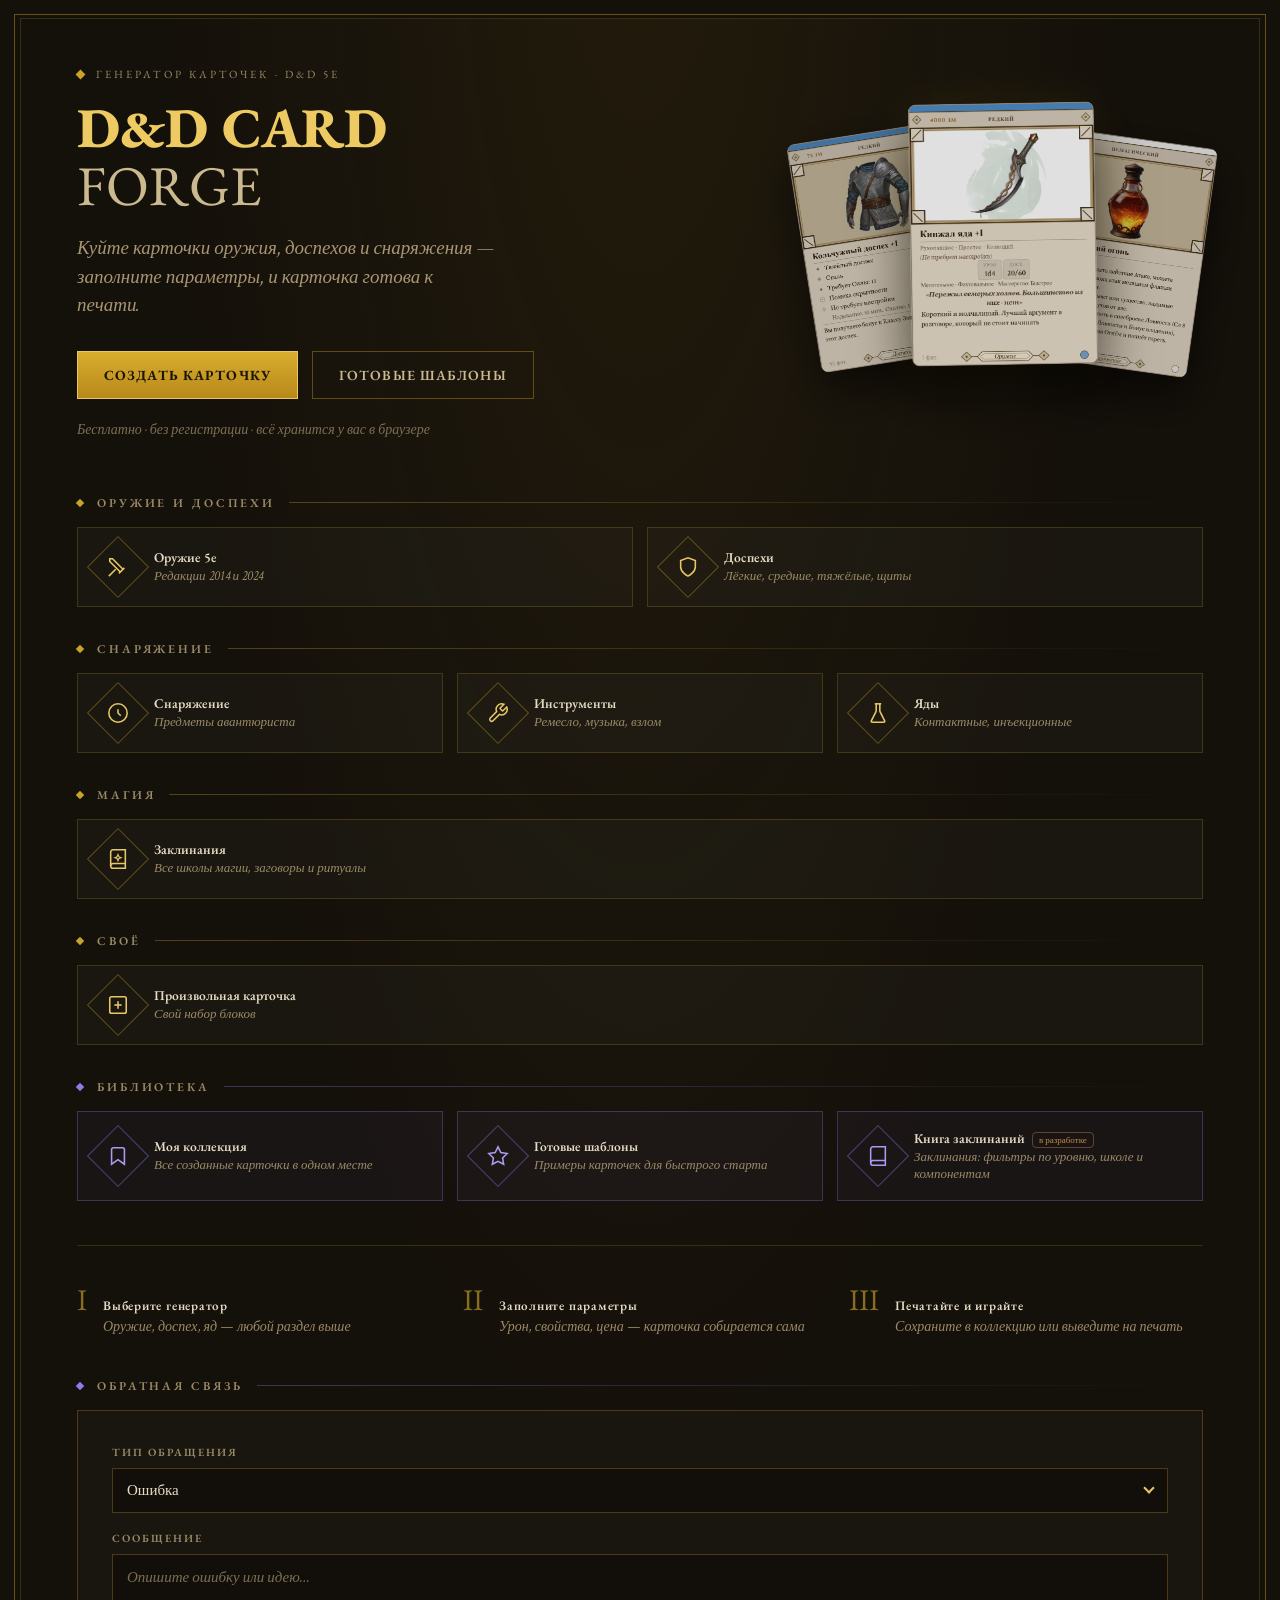
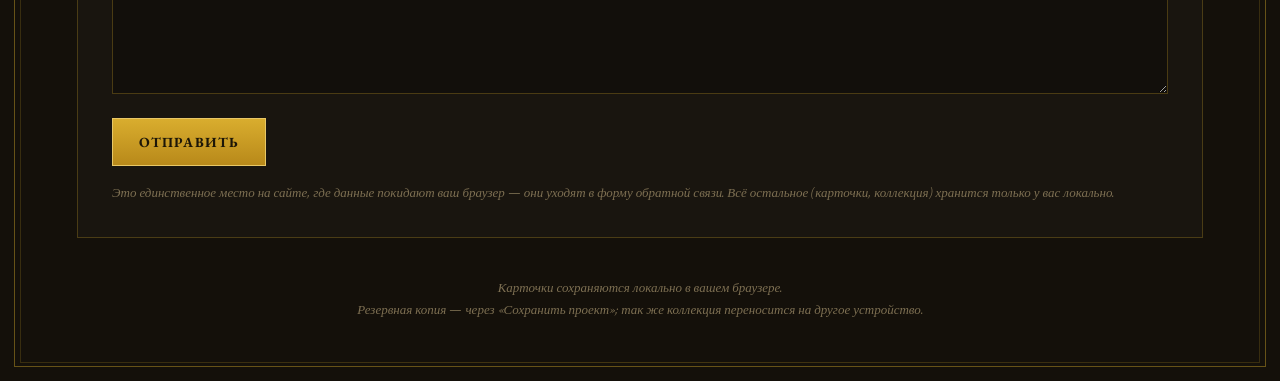
==== commit fa806d79: "Инструменты без редакций и слитые шаблоны; EB Garamond вместо Cinzel; кегль и ширины таблиц галереи;" ====
--- a/index.html
+++ b/index.html
@@ -16,7 +16,7 @@
 <meta property="og:image" content="https://iuchar.github.io/dnd-card-forge/og-image.jpg"/>
 <meta property="og:image:width" content="1200"/>
 <meta property="og:image:height" content="630"/>
-<link href="https://fonts.googleapis.com/css2?family=Cinzel:wght@400;600;700;900&family=Crimson+Text:ital,wght@0,400;0,600;1,400;1,600&display=swap" rel="stylesheet"/>
+<link href="https://fonts.googleapis.com/css2?family=EB+Garamond:wght@400;500;600;700;800&family=Crimson+Text:ital,wght@0,400;0,600;1,400;1,600&display=swap" rel="stylesheet"/>
 <style>
 *,*::before,*::after{box-sizing:border-box;margin:0;padding:0;}
 :root{
@@ -38,12 +38,12 @@
 .hero-text{flex:1 1 400px;min-width:0;}
 .kicker{display:flex;align-items:center;gap:12px;margin-bottom:18px;}
 .diamond{width:7px;height:7px;background:var(--gold);transform:rotate(45deg);flex-shrink:0;}
-.kicker-lbl{font-family:Cinzel,serif;font-size:11px;letter-spacing:.28em;color:var(--text3);}
-h1{font-family:Cinzel,serif;font-weight:900;font-size:clamp(36px,4.7vw,56px);line-height:1.04;color:var(--gold-xl);}
+.kicker-lbl{font-family:'EB Garamond',serif;font-size:11px;letter-spacing:.28em;color:var(--text3);}
+h1{font-family:'EB Garamond',serif;font-weight:800;/* у EB Garamond нет 900, браузер и так берёт 800 */font-size:clamp(36px,4.7vw,56px);line-height:1.04;color:var(--gold-xl);}
 h1 span{font-weight:400;color:#cbb98f;}
 .tagline{margin-top:20px;font-style:italic;font-size:19px;line-height:1.5;color:var(--text2);max-width:420px;}
 .cta-row{display:flex;flex-wrap:wrap;gap:14px;margin-top:30px;}
-.btn{display:inline-flex;align-items:center;gap:10px;font-family:Cinzel,serif;font-size:14px;letter-spacing:.08em;
+.btn{display:inline-flex;align-items:center;gap:10px;font-family:'EB Garamond',serif;font-size:14px;letter-spacing:.08em;
   padding:14px 26px;text-decoration:none;transition:all .15s;}
 .btn-gold{background:linear-gradient(180deg,#d9ad2e,#b8891a);color:#1c1608;font-weight:700;border:1px solid var(--gold-l);}
 .btn-gold:hover{filter:brightness(1.12);}
@@ -75,7 +75,7 @@
 .sect-lbl{display:flex;align-items:center;gap:14px;margin:0 0 16px;}
 .sect-lbl .diamond{width:6px;height:6px;}
 .sect-lbl .diamond.violet{background:var(--accent);}
-.sect-name{font-family:Cinzel,serif;font-size:12px;font-weight:600;letter-spacing:.24em;color:var(--text3);}
+.sect-name{font-family:'EB Garamond',serif;font-size:12px;font-weight:600;letter-spacing:.24em;color:var(--text3);}
 .sect-rule{flex:1;height:1px;background:linear-gradient(90deg,rgba(201,162,39,.35),transparent);}
 .sect-rule.violet{background:linear-gradient(90deg,rgba(139,124,232,.35),transparent);}
 .grid{display:grid;grid-template-columns:repeat(auto-fit,minmax(250px,1fr));gap:14px;}
@@ -87,7 +87,7 @@
 .tile .ic{width:44px;height:44px;flex-shrink:0;display:flex;align-items:center;justify-content:center;
   border:1px solid rgba(201,162,39,.4);color:var(--gold-l);transform:rotate(45deg);}
 .tile .ic svg{width:22px;height:22px;transform:rotate(-45deg);}
-.tile-name{font-family:Cinzel,serif;font-size:13.5px;font-weight:600;color:var(--text);}
+.tile-name{font-family:'EB Garamond',serif;font-size:13.5px;font-weight:600;color:var(--text);}
 .tile-badge{font-family:'Crimson Text',Georgia,serif;font-size:9px;font-weight:400;color:#c88a4a;border:0.5px solid rgba(200,138,74,.4);border-radius:4px;padding:1px 6px;margin-left:7px;white-space:nowrap;vertical-align:middle;text-transform:lowercase;}
 .tile-desc{font-size:13px;font-style:italic;color:var(--text3);margin-top:2px;}
 .tile.alt{background:rgba(139,124,232,.05);border-color:rgba(139,124,232,.3);}
@@ -98,8 +98,8 @@
 .steps{border-top:1px solid rgba(201,162,39,.2);padding-top:34px;margin-bottom:40px;
   display:grid;grid-template-columns:repeat(auto-fit,minmax(260px,1fr));gap:28px 32px;}
 .step{display:flex;gap:16px;align-items:baseline;}
-.step-num{font-family:Cinzel,serif;font-size:30px;color:rgba(201,162,39,.65);}
-.step-name{font-family:Cinzel,serif;font-size:13px;font-weight:600;letter-spacing:.06em;color:var(--text);}
+.step-num{font-family:'EB Garamond',serif;font-size:30px;color:rgba(201,162,39,.65);}
+.step-name{font-family:'EB Garamond',serif;font-size:13px;font-weight:600;letter-spacing:.06em;color:var(--text);}
 .step-desc{font-size:14px;font-style:italic;color:var(--text3);margin-top:4px;line-height:1.4;}
 
 .foot{text-align:center;font-size:13px;font-style:italic;color:var(--text4);line-height:1.7;}
@@ -107,7 +107,7 @@
 /* ---- feedback ---- */
 .fb{border:1px solid rgba(201,162,39,.28);background:rgba(255,255,255,.02);padding:clamp(20px,3.5vw,34px);}
 .fb-row{margin-bottom:18px;}
-.fb-lbl{display:block;font-family:Cinzel,serif;font-size:11px;font-weight:600;letter-spacing:.18em;text-transform:uppercase;color:var(--text3);margin-bottom:9px;}
+.fb-lbl{display:block;font-family:'EB Garamond',serif;font-size:11px;font-weight:600;letter-spacing:.18em;text-transform:uppercase;color:var(--text3);margin-bottom:9px;}
 .fb-field{width:100%;background:rgba(0,0,0,.28);border:1px solid rgba(201,162,39,.3);color:var(--text);font-family:'Crimson Text',Georgia,serif;font-size:15px;padding:12px 14px;outline:none;transition:border-color .15s;}
 .fb-field:focus{border-color:var(--gold-l);}
 .fb-field::placeholder{color:var(--text4);font-style:italic;}
@@ -131,9 +131,9 @@
 .fb-note{margin-top:18px;font-size:13px;font-style:italic;color:var(--text4);line-height:1.5;}
 .fb-thanks{text-align:center;padding:34px 16px;}
 .fb-thanks-i{font-size:30px;color:var(--gold-l);line-height:1;}
-.fb-thanks-t{font-family:Cinzel,serif;font-size:22px;color:var(--gold-xl);margin-top:12px;}
+.fb-thanks-t{font-family:'EB Garamond',serif;font-size:22px;color:var(--gold-xl);margin-top:12px;}
 .fb-thanks-s{font-style:italic;font-size:15px;color:var(--text2);margin-top:8px;}
-.fb-thanks-timer{margin-top:16px;font-family:Cinzel,serif;font-size:11px;letter-spacing:.1em;color:var(--text4);}
+.fb-thanks-timer{margin-top:16px;font-family:'EB Garamond',serif;font-size:11px;letter-spacing:.1em;color:var(--text4);}
 .fb-thanks-timer b{color:var(--gold-l);font-weight:600;}
 
 @media (prefers-reduced-motion:reduce){
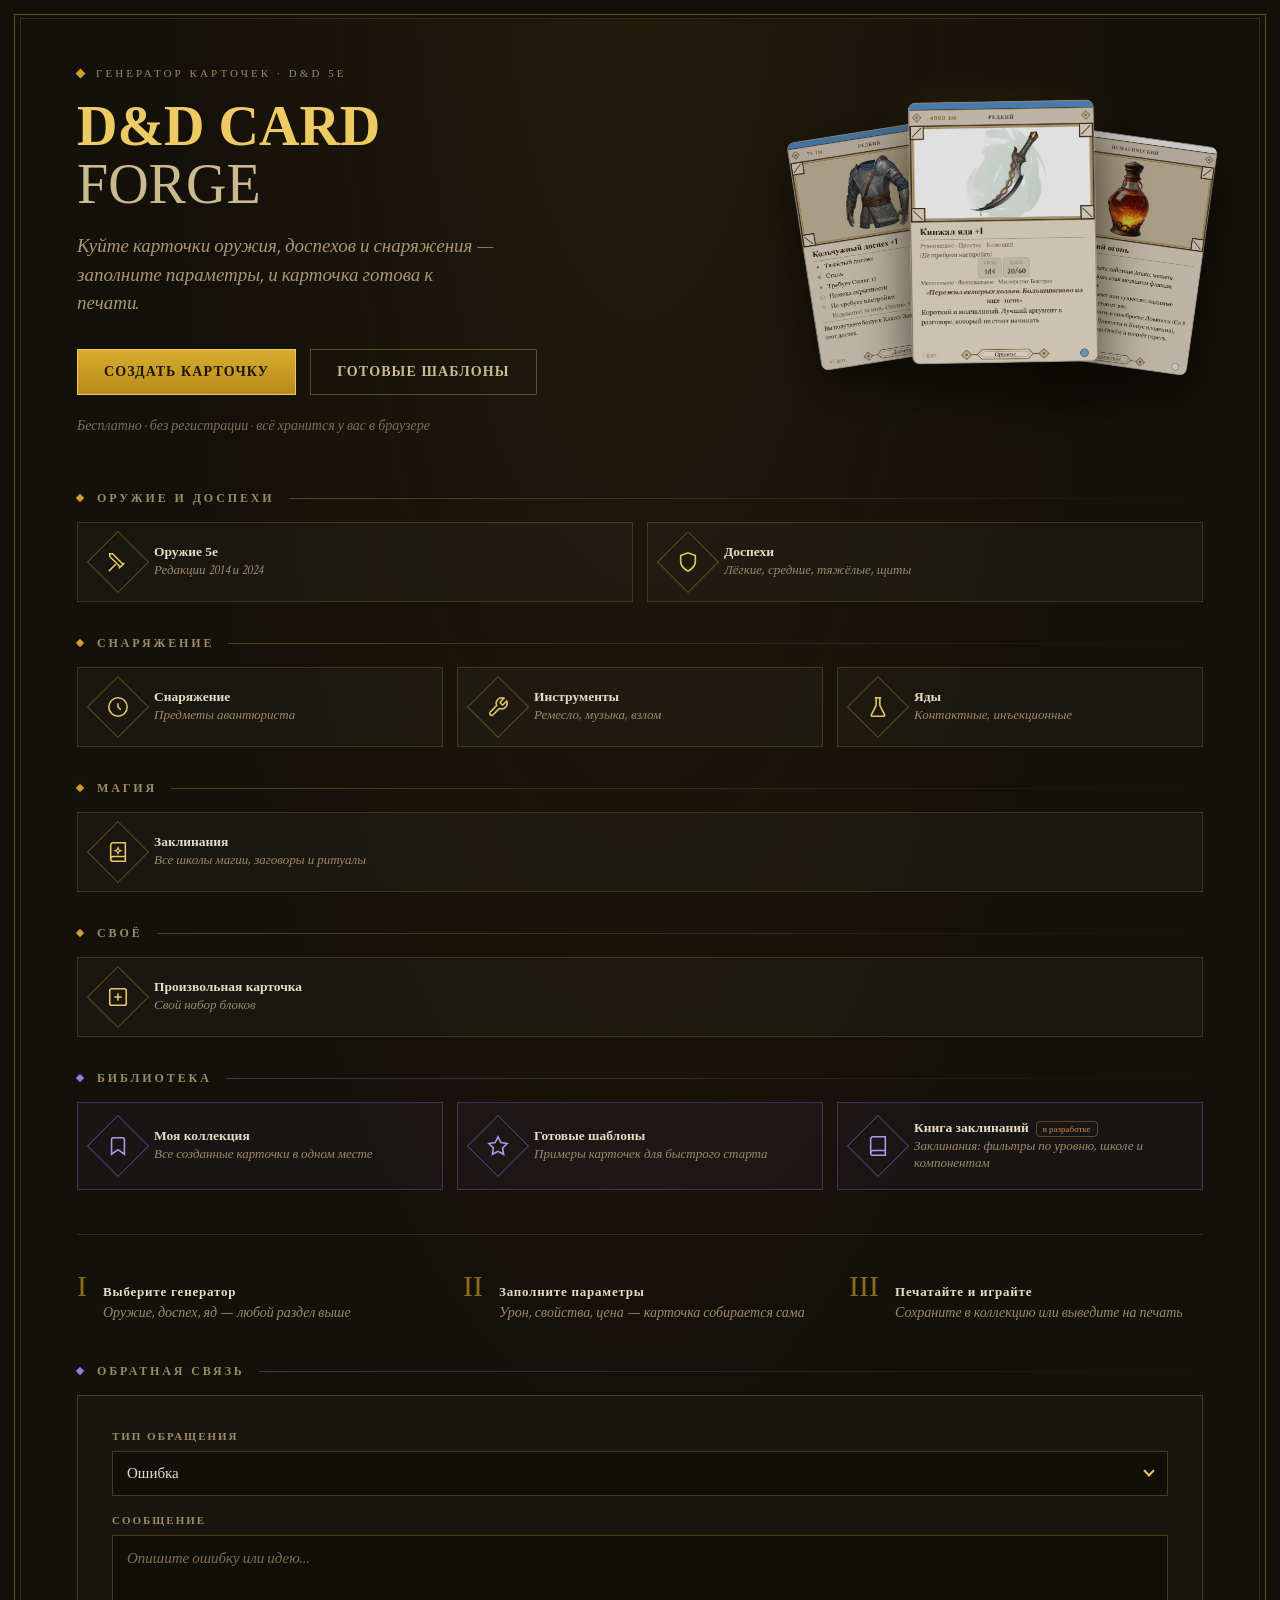
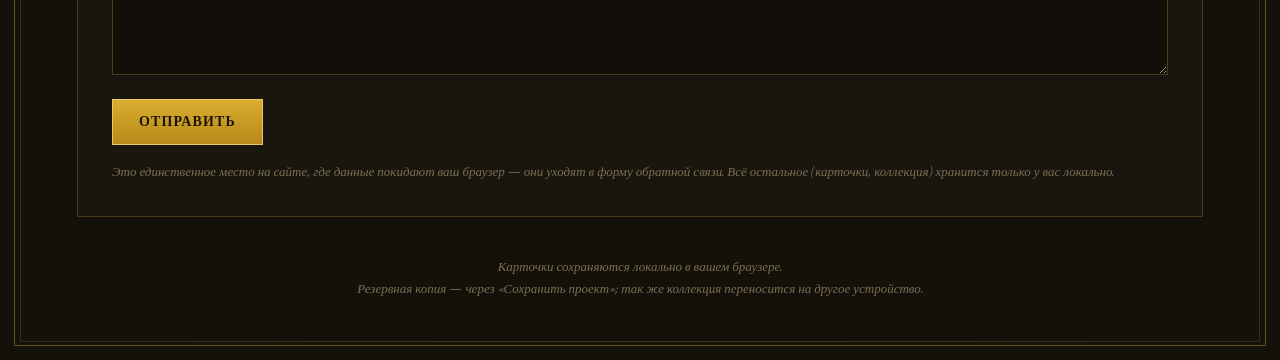
==== commit 5534f56a: "Снаряжение: магические поля, заряды, пачка и проклятие в одном генераторе; Times New Roman вместо EB" ====
--- a/index.html
+++ b/index.html
@@ -16,7 +16,7 @@
 <meta property="og:image" content="https://iuchar.github.io/dnd-card-forge/og-image.jpg"/>
 <meta property="og:image:width" content="1200"/>
 <meta property="og:image:height" content="630"/>
-<link href="https://fonts.googleapis.com/css2?family=EB+Garamond:wght@400;500;600;700;800&family=Crimson+Text:ital,wght@0,400;0,600;1,400;1,600&display=swap" rel="stylesheet"/>
+<link href="https://fonts.googleapis.com/css2?family=Crimson+Text:ital,wght@0,400;0,600;1,400;1,600&display=swap" rel="stylesheet"/>
 <style>
 *,*::before,*::after{box-sizing:border-box;margin:0;padding:0;}
 :root{
@@ -38,12 +38,12 @@
 .hero-text{flex:1 1 400px;min-width:0;}
 .kicker{display:flex;align-items:center;gap:12px;margin-bottom:18px;}
 .diamond{width:7px;height:7px;background:var(--gold);transform:rotate(45deg);flex-shrink:0;}
-.kicker-lbl{font-family:'EB Garamond',serif;font-size:11px;letter-spacing:.28em;color:var(--text3);}
-h1{font-family:'EB Garamond',serif;font-weight:800;/* у EB Garamond нет 900, браузер и так берёт 800 */font-size:clamp(36px,4.7vw,56px);line-height:1.04;color:var(--gold-xl);}
+.kicker-lbl{font-family:'Times New Roman',Times,serif;font-size:11px;letter-spacing:.28em;color:var(--text3);}
+h1{font-family:'Times New Roman',Times,serif;font-weight:700;/* у Times New Roman нет весов между 400 и 700 */font-size:clamp(36px,4.7vw,56px);line-height:1.04;color:var(--gold-xl);}
 h1 span{font-weight:400;color:#cbb98f;}
 .tagline{margin-top:20px;font-style:italic;font-size:19px;line-height:1.5;color:var(--text2);max-width:420px;}
 .cta-row{display:flex;flex-wrap:wrap;gap:14px;margin-top:30px;}
-.btn{display:inline-flex;align-items:center;gap:10px;font-family:'EB Garamond',serif;font-size:14px;letter-spacing:.08em;
+.btn{display:inline-flex;align-items:center;gap:10px;font-family:'Times New Roman',Times,serif;font-size:14px;letter-spacing:.08em;
   padding:14px 26px;text-decoration:none;transition:all .15s;}
 .btn-gold{background:linear-gradient(180deg,#d9ad2e,#b8891a);color:#1c1608;font-weight:700;border:1px solid var(--gold-l);}
 .btn-gold:hover{filter:brightness(1.12);}
@@ -75,7 +75,7 @@
 .sect-lbl{display:flex;align-items:center;gap:14px;margin:0 0 16px;}
 .sect-lbl .diamond{width:6px;height:6px;}
 .sect-lbl .diamond.violet{background:var(--accent);}
-.sect-name{font-family:'EB Garamond',serif;font-size:12px;font-weight:600;letter-spacing:.24em;color:var(--text3);}
+.sect-name{font-family:'Times New Roman',Times,serif;font-size:12px;font-weight:600;letter-spacing:.24em;color:var(--text3);}
 .sect-rule{flex:1;height:1px;background:linear-gradient(90deg,rgba(201,162,39,.35),transparent);}
 .sect-rule.violet{background:linear-gradient(90deg,rgba(139,124,232,.35),transparent);}
 .grid{display:grid;grid-template-columns:repeat(auto-fit,minmax(250px,1fr));gap:14px;}
@@ -87,7 +87,7 @@
 .tile .ic{width:44px;height:44px;flex-shrink:0;display:flex;align-items:center;justify-content:center;
   border:1px solid rgba(201,162,39,.4);color:var(--gold-l);transform:rotate(45deg);}
 .tile .ic svg{width:22px;height:22px;transform:rotate(-45deg);}
-.tile-name{font-family:'EB Garamond',serif;font-size:13.5px;font-weight:600;color:var(--text);}
+.tile-name{font-family:'Times New Roman',Times,serif;font-size:13.5px;font-weight:600;color:var(--text);}
 .tile-badge{font-family:'Crimson Text',Georgia,serif;font-size:9px;font-weight:400;color:#c88a4a;border:0.5px solid rgba(200,138,74,.4);border-radius:4px;padding:1px 6px;margin-left:7px;white-space:nowrap;vertical-align:middle;text-transform:lowercase;}
 .tile-desc{font-size:13px;font-style:italic;color:var(--text3);margin-top:2px;}
 .tile.alt{background:rgba(139,124,232,.05);border-color:rgba(139,124,232,.3);}
@@ -98,8 +98,8 @@
 .steps{border-top:1px solid rgba(201,162,39,.2);padding-top:34px;margin-bottom:40px;
   display:grid;grid-template-columns:repeat(auto-fit,minmax(260px,1fr));gap:28px 32px;}
 .step{display:flex;gap:16px;align-items:baseline;}
-.step-num{font-family:'EB Garamond',serif;font-size:30px;color:rgba(201,162,39,.65);}
-.step-name{font-family:'EB Garamond',serif;font-size:13px;font-weight:600;letter-spacing:.06em;color:var(--text);}
+.step-num{font-family:'Times New Roman',Times,serif;font-size:30px;color:rgba(201,162,39,.65);}
+.step-name{font-family:'Times New Roman',Times,serif;font-size:13px;font-weight:600;letter-spacing:.06em;color:var(--text);}
 .step-desc{font-size:14px;font-style:italic;color:var(--text3);margin-top:4px;line-height:1.4;}
 
 .foot{text-align:center;font-size:13px;font-style:italic;color:var(--text4);line-height:1.7;}
@@ -107,7 +107,7 @@
 /* ---- feedback ---- */
 .fb{border:1px solid rgba(201,162,39,.28);background:rgba(255,255,255,.02);padding:clamp(20px,3.5vw,34px);}
 .fb-row{margin-bottom:18px;}
-.fb-lbl{display:block;font-family:'EB Garamond',serif;font-size:11px;font-weight:600;letter-spacing:.18em;text-transform:uppercase;color:var(--text3);margin-bottom:9px;}
+.fb-lbl{display:block;font-family:'Times New Roman',Times,serif;font-size:11px;font-weight:600;letter-spacing:.18em;text-transform:uppercase;color:var(--text3);margin-bottom:9px;}
 .fb-field{width:100%;background:rgba(0,0,0,.28);border:1px solid rgba(201,162,39,.3);color:var(--text);font-family:'Crimson Text',Georgia,serif;font-size:15px;padding:12px 14px;outline:none;transition:border-color .15s;}
 .fb-field:focus{border-color:var(--gold-l);}
 .fb-field::placeholder{color:var(--text4);font-style:italic;}
@@ -131,9 +131,9 @@
 .fb-note{margin-top:18px;font-size:13px;font-style:italic;color:var(--text4);line-height:1.5;}
 .fb-thanks{text-align:center;padding:34px 16px;}
 .fb-thanks-i{font-size:30px;color:var(--gold-l);line-height:1;}
-.fb-thanks-t{font-family:'EB Garamond',serif;font-size:22px;color:var(--gold-xl);margin-top:12px;}
+.fb-thanks-t{font-family:'Times New Roman',Times,serif;font-size:22px;color:var(--gold-xl);margin-top:12px;}
 .fb-thanks-s{font-style:italic;font-size:15px;color:var(--text2);margin-top:8px;}
-.fb-thanks-timer{margin-top:16px;font-family:'EB Garamond',serif;font-size:11px;letter-spacing:.1em;color:var(--text4);}
+.fb-thanks-timer{margin-top:16px;font-family:'Times New Roman',Times,serif;font-size:11px;letter-spacing:.1em;color:var(--text4);}
 .fb-thanks-timer b{color:var(--gold-l);font-weight:600;}
 
 @media (prefers-reduced-motion:reduce){
